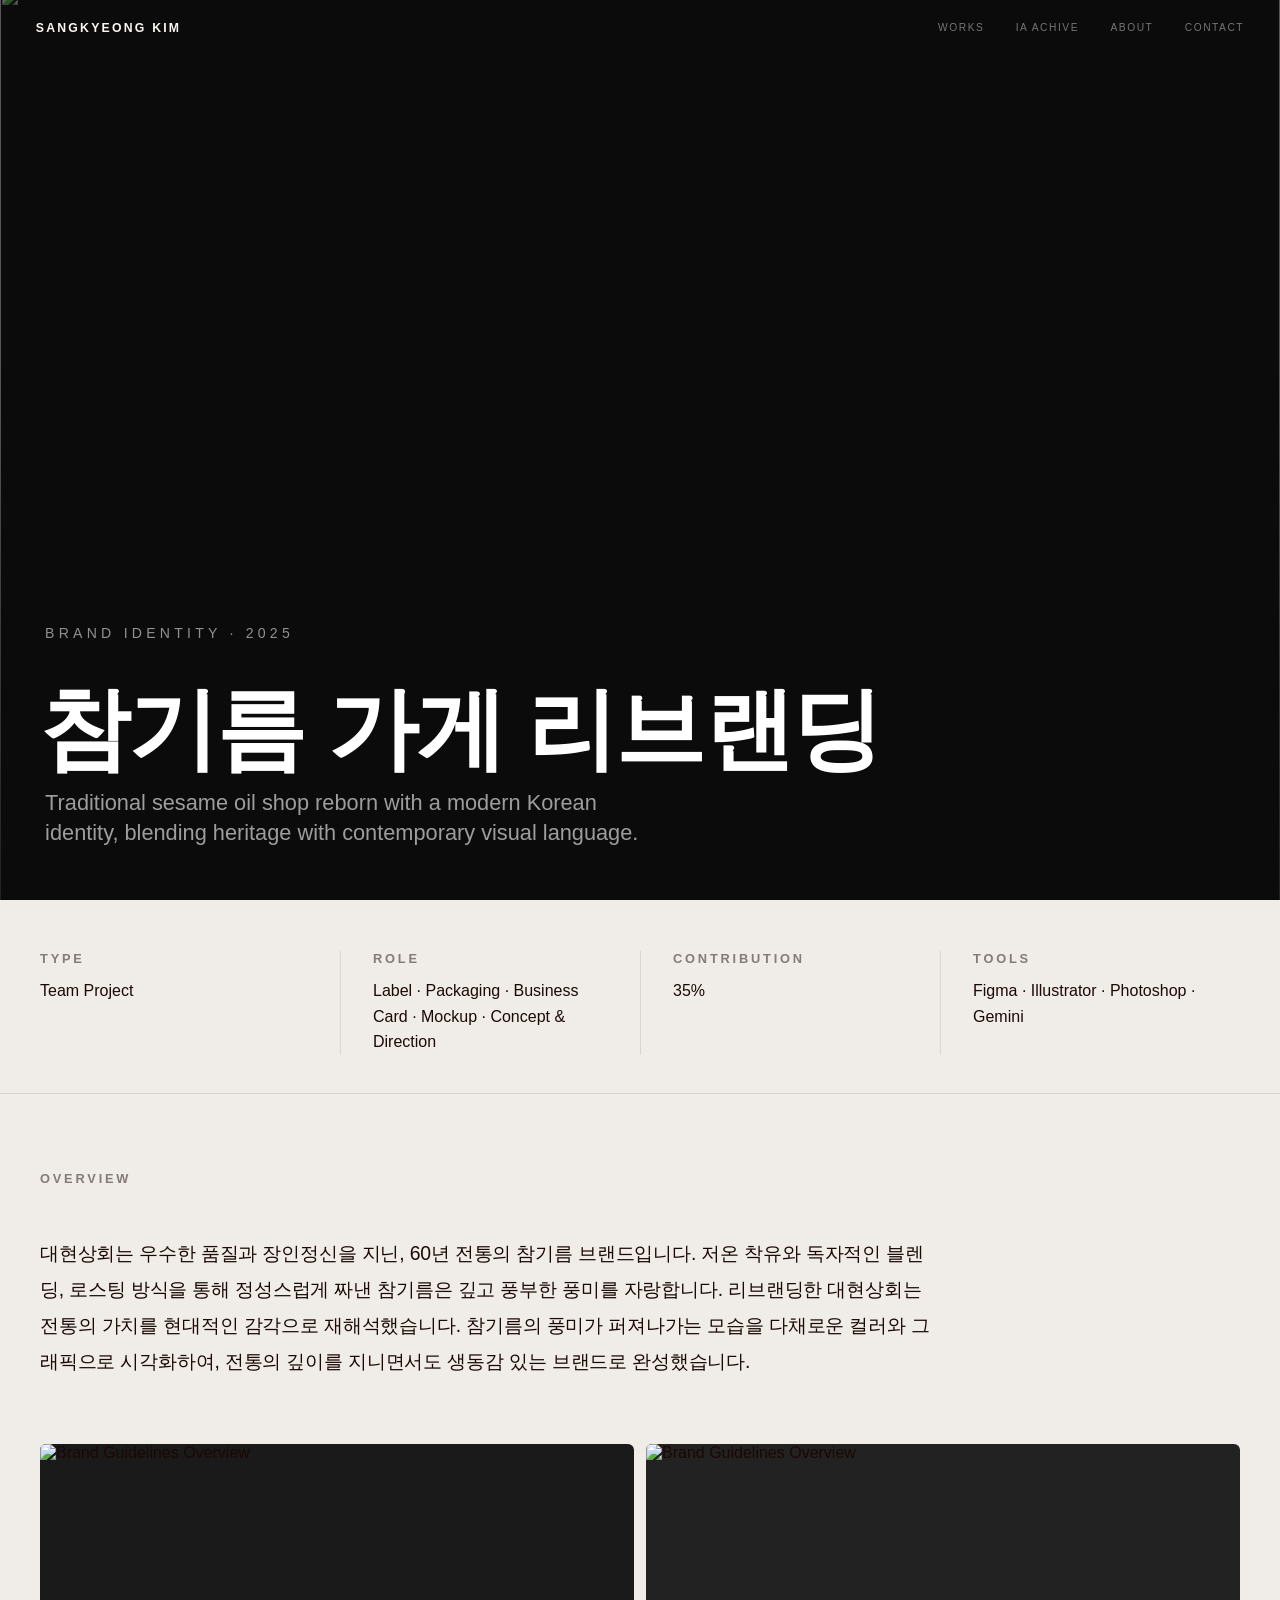
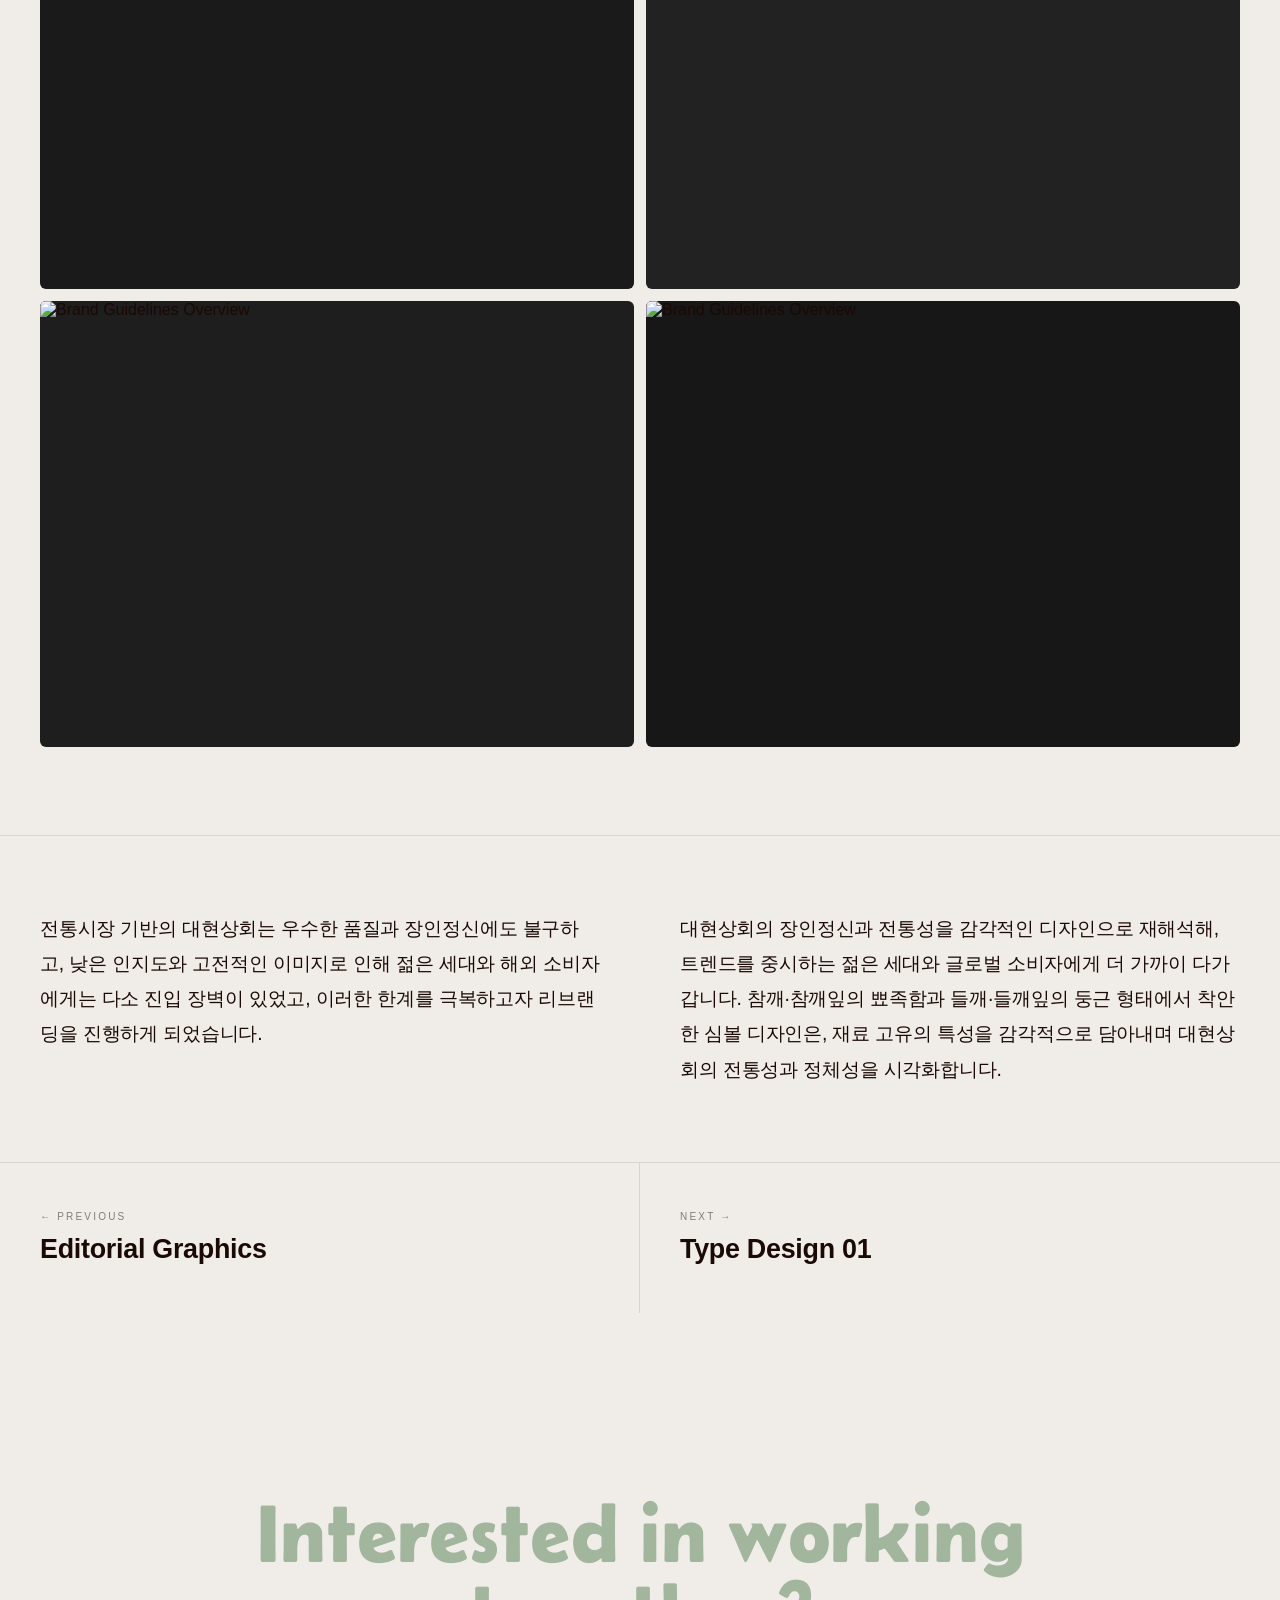
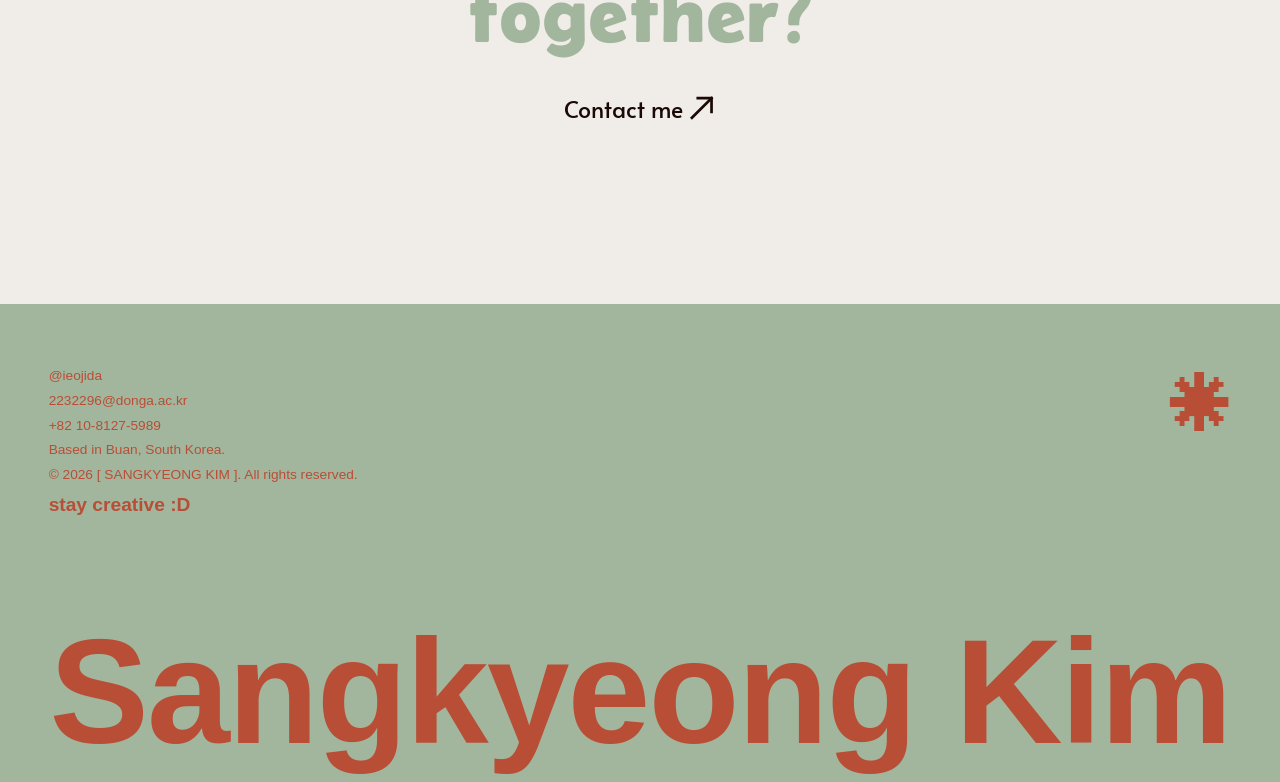
==== project-1.html @ 4c611277 "Add files via upload" ====
<!DOCTYPE html>
<html lang="ko">
<head>
  <meta charset="UTF-8" />
  <meta name="viewport" content="width=device-width, initial-scale=1.0" />
  <title>Brand Identity — Sangkeyong Kim</title>
  <meta name="description" content="Label, Packaging, Business Card design for a modern lifestyle brand." />
  <link rel="stylesheet" href="css/style.css" />
  <link rel="stylesheet" href="css/style_project.css" />
  <link href="https://fonts.googleapis.com/css2?family=Yarndings+12&display=swap" rel="stylesheet" />
  <link href="https://fonts.googleapis.com/css2?family=Orbitron:wght@400;500;600;700;800;900&family=Inter:wght@300;400;500;600;700&family=Buda:wght@300&display=swap" rel="stylesheet" />
  <link href="https://fonts.googleapis.com/css2?family=Belanosima:wght@400;600;700&display=swap" rel="stylesheet" />
  <link href="https://fonts.googleapis.com/css2?family=Alata&family=Russo+One&display=swap" rel="stylesheet" />
</head>
<body>

  

  <!-- HERO -->
  <section class="project-hero">
    <div class="project-hero__bg">
      <img class="project-hero__bg-img" src="https://res.cloudinary.com/dzayipaad/image/upload/v1778772050/Slide_4_3_-_119_1_tfgz44.png" alt="">
    </div>
    <div class="project-hero__overlay"></div>
    <div class="project-hero__content">
      <p class="project-hero__eyebrow">Brand Identity · 2025</p>
      <h1 class="project-hero__title">참기름 가게 리브랜딩<br></h1>
      <p class="project-hero__desc">Traditional sesame oil shop reborn with a modern Korean <br> identity, blending heritage with contemporary visual language.</p>
    </div>
  </section>

  <!-- META -->
  <div class="project-meta reveal">
    <div class="project-meta__item">
      <p class="project-meta__label">Type</p>
      <p class="project-meta__value">Team Project</p>
    </div>
    <div class="project-meta__item">
      <p class="project-meta__label">Role</p>
      <p class="project-meta__value">Label · Packaging · Business Card · Mockup · Concept &amp; Direction</p>
    </div>
    <div class="project-meta__item">
      <p class="project-meta__label">Contribution</p>
      <p class="project-meta__value">35%</p>
    </div>
    <div class="project-meta__item">
      <p class="project-meta__label">Tools</p>
      <p class="project-meta__value">Figma · Illustrator · Photoshop · Gemini</p>
    </div>
  </div>

  <!-- OVERVIEW -->
  <section class="project-overview">
    <p class="project-overview__label reveal">Overview</p>
    <p class="project-overview__text reveal">
      대현상회는 우수한 품질과 장인정신을 지닌, 60년 전통의 참기름 브랜드입니다. 저온 착유와 독자적인 블렌딩, 로스팅 방식을 통해 정성스럽게 짜낸 참기름은 깊고 풍부한 풍미를 자랑합니다. 
      리브랜딩한 대현상회는 전통의 가치를 현대적인 감각으로 재해석했습니다. 
      참기름의 풍미가 퍼져나가는 모습을 다채로운 컬러와 그래픽으로 시각화하여, 전통의 깊이를 지니면서도 생동감 있는 브랜드로 완성했습니다. 
    </p>
  </section>

  <!-- GALLERY -->
  <div class="project-gallery">
    <div class="project-gallery__item reveal" style="background: #1a1a1a;">
        <img class="project-gallery__img" src="https://res.cloudinary.com/dzayipaad/image/upload/v1778196986/pj_01-2_ujlofn.png" alt="Brand Guidelines Overview">
      <div class="project-gallery__placeholder">
        <span class="project-gallery__placeholder-num"></span>
        <span class="project-gallery__placeholder-cap"></span>
      </div>
    </div>
    <div class="project-gallery__item reveal" style="background: #222;">
        <img class="project-gallery__img" src="https://res.cloudinary.com/dzayipaad/image/upload/v1778197815/Slide_4_3_-_104_czgaev.png" alt="Brand Guidelines Overview">
      <div class="project-gallery__placeholder">
        <span class="project-gallery__placeholder-num"></span>
        <span class="project-gallery__placeholder-cap"></span>
      </div>
    </div>
    <div class="project-gallery__item reveal" style="background: #1e1e1e;">
        <img class="project-gallery__img" src="https://res.cloudinary.com/dzayipaad/image/upload/v1778197816/Slide_4_3_-_100_mjkt8j.png" alt="Brand Guidelines Overview">
      <div class="project-gallery__placeholder">
        <span class="project-gallery__placeholder-num"></span>
        <span class="project-gallery__placeholder-cap"></span>
      </div>
    </div>
    <div class="project-gallery__item reveal" style="background: #171717;">
        <img class="project-gallery__img" src="https://res.cloudinary.com/dzayipaad/image/upload/v1778197817/Slide_4_3_-_107_hduzpt.png" alt="Brand Guidelines Overview">
      <div class="project-gallery__placeholder">
        <span class="project-gallery__placeholder-num"></span>
        <span class="project-gallery__placeholder-cap"></span>
      </div>
    </div>
  </div>

  <!-- CHALLENGE / SOLUTION -->
  <section class="project-cs">
    <div class="reveal">
      
      <p class="project-cs__text">
        전통시장 기반의 대현상회는 우수한 품질과 장인정신에도 불구하고, 낮은 인지도와 고전적인 이미지로 인해 젊은 세대와 해외 소비자에게는 다소 진입 장벽이 있었고, 이러한 한계를 극복하고자 리브랜딩을 진행하게 되었습니다.
      </p>
    </div>
    <div class="reveal">
      
      <p class="project-cs__text">
        대현상회의 장인정신과 전통성을 감각적인 디자인으로 재해석해, 트렌드를 중시하는 젊은 세대와 글로벌 소비자에게 더 가까이 다가갑니다. 참깨·참깨잎의 뾰족함과 들깨·들깨잎의 둥근 형태에서 착안한 심볼 디자인은, 재료 고유의 특성을 감각적으로 담아내며 대현상회의 전통성과 정체성을 시각화합니다.
      </p>
    </div>
  </section>



  <!-- PROJECT NAV -->
  <nav class="project-nav">
    <a href="project-5.html" class="project-nav__item project-nav__item--prev">
      <div>
        <p class="project-nav__direction">← Previous</p>
        <p class="project-nav__title">Editorial Graphics</p>
      </div>
      <span class="project-nav__icon">←</span>
    </a>
    <a href="project-2.html" class="project-nav__item project-nav__item--next">
      <div>
        <p class="project-nav__direction">Next →</p>
        <p class="project-nav__title">Type Design 01</p>
      </div>
      <span class="project-nav__icon">↗</span>
    </a>
  </nav>

  <!-- CTA -->
  <section class="project-cta">
    <h2 class="project-cta__title">Interested in working <br> together?</h2>
    <a href="index.html#contact" class="project-cta__link">
      <span class="project-cta__link-label">Contact me</span>
      <div class="project-cta__link-arrow">
        <svg viewBox="0 0 60 60" fill="none" xmlns="http://www.w3.org/2000/svg">
          <line x1="10" y1="50" x2="50" y2="10" stroke="currentColor" stroke-width="5.5" stroke-linecap="square"/>
          <polyline points="22,10 50,10 50,38" fill="none" stroke="currentColor" stroke-width="5.5" stroke-linejoin="miter" stroke-linecap="square"/>
        </svg>
      </div>
    </a>
  </section>

  <script src="js/components.js"></script>
  <script src="js/script_project.js"></script>
</body>
</html>
---- css/style.css ----
*, *::before, *::after { margin: 0; padding: 0; box-sizing: border-box; }

html { scroll-behavior: smooth; }

body {
  background: #E8E0D4; 
  color: #1A0905;  
  font-family: 'Montserrat', sans-serif;
  overflow-x: clip;
}

/* ── 헤더 ── */


.header-logo {
  font-family: 'Montserrat', sans-serif;
  font-size: clamp(9.5px, 0.96vw, 14.3px);
  font-weight: 600;
  letter-spacing: 0.18em;
  text-transform: uppercase;
  color: #FAF7F2;
  text-decoration: none;
  transition: opacity 0.2s;
}
.header-logo:hover { opacity: 0.6; }

.header-nav {
  display: flex;
  gap: clamp(19px, 2.45vw, 38px);
}

.header-nav a {
  font-family: 'Montserrat', sans-serif;
  font-size: clamp(7.7px, 0.8vw, 11.5px);
  font-weight: 500;
  letter-spacing: 0.15em;
  text-transform: uppercase;
  color: rgba(250,247,242,0.45);
  text-decoration: none;
  transition: color 0.2s;
}
.header-nav a:hover { color: #FAF7F2; }


html {
  -webkit-text-size-adjust: 100%;
  text-size-adjust: 100%;
}

#site-header {
  position: fixed;
  top: 0; left: 0;
  width: 100%;
  z-index: 10000;
  display: flex;
  align-items: center;
  justify-content: space-between;
  padding: 0 2.8vw;
  height:  clamp(46px, 4.4vw, 63px);
  background: transparent;
  line-height: 1;
  -webkit-text-size-adjust: 100%;
  text-size-adjust: 100%;
}






/* ── Footer ── */ /*푸터 완료*/
.footer-wrap {
  background-color: #a2b69d;
  width: 100%;
  box-sizing: border-box;
  padding: 60px 3.8% 27px 3.8%;  /*4.375% 34px 4.375%*/
  min-height: 47px;
  overflow: visible;
  position: relative;
}

.footer-top {
  display: flex;
  justify-content: space-between;
  align-items: flex-start;
  
}

.footer-info p {
  margin: 0;
  font-family: 'Montserrat', sans-serif;
  font-size: clamp(11.3px, 1.07vw, 15.4px); 
  font-weight: 400;
  color: #b94e36;
  line-height: 1.8;
  margin-left: 0px;
  
}

.footer-info .say-creative {
  font-family: 'Montserrat', sans-serif;
  font-size: clamp(15.4px, 1.50vw, 21.6px);  
  font-weight: 600;
  color: #b94e36;
  margin-top: 4px;
  line-height: 1.4;
  margin-left: 0px;
}

.footer-yarndings {
  font-family: 'Yarndings 12', sans-serif;
  font-size: clamp(49px, 6.06vw, 87px);  
  font-weight: 400;
  color: #b94e36;
  line-height: 1;
  position: absolute;
  right: 3.7%;
  top: 60px;
}

.footer-name {
  font-family: 'Montserrat', sans-serif;
  font-weight: 700;
  color: #b94e36;
  line-height: 0.85;
  margin: 0;
  margin-top: 110px;
  white-space: nowrap;
  letter-spacing: -2px;
  display: block;
  width: 100%;
  text-align: center;
}







.header-dark .header-logo {
  color: #000;
}

.header-dark .header-nav a {
  color: rgba(0, 0, 0, 0.6);
}

.header-red .header-logo {
  color: #b94e36 !important;
}

.header-red .header-nav a {
  color: #b94e36 !important;
}
---- css/style_project.css ----
/* ============================================
   style_project.css — Individual Project Page
   ============================================ */




@font-face {
    font-family: 'GMarketSans';
    src: url('https://cdn.jsdelivr.net/gh/projectnoonnu/noonfonts_2001@1.1/GmarketSansLight.woff') format('woff');
    font-weight: 300;
    font-display: swap;
}
@font-face {
    font-family: 'GMarketSans';
    src: url('https://cdn.jsdelivr.net/gh/projectnoonnu/noonfonts_2001@1.1/GmarketSansMedium.woff') format('woff');
    font-weight: 500;
    font-display: swap;
}
@font-face {
    font-family: 'GMarketSans';
    src: url('https://cdn.jsdelivr.net/gh/projectnoonnu/noonfonts_2001@1.1/GmarketSansBold.woff') format('woff');
    font-weight: 700;
    font-display: swap;
}







:root {
  --font-display: 'GMarketSans', sans-serif;
  --font-body: 'Montserrat', sans-serif;

  /* 히어로 (다크) */
  --c-hero-bg: #0b0b0b;
  --c-hero-text: #ffffff;
  --c-hero-muted: rgba(255,255,255,0.55);

  /* 바디 (라이트) */
  --c-bg: #F0EDE8;
  --c-surface: #E8E4DE;
  --c-border: rgba(26,9,5,0.1);
  --c-text: #1A0905;
  --c-muted: rgba(26,9,5,0.5);

  --ease-out: cubic-bezier(0.16, 1, 0.3, 1);
}

*,
*::before,
*::after { box-sizing: border-box; margin: 0; padding: 0; }

html { scroll-behavior: smooth; }

body {
  background: var(--c-bg);
  color: var(--c-text);
  font-family: var(--font-body);
  -webkit-font-smoothing: antialiased;
}

/* ════════════════════════════════
   HERO  (dark)
   ════════════════════════════════ */
.project-hero {
  position: relative;
  min-height: 100vh;
  display: flex;
  align-items: flex-end;
  padding: 4vw 3.125vw;
  overflow: hidden;
  background: var(--c-hero-bg);
}

.project-hero__bg {
  position: absolute;
  inset: 0;
  transition: transform 0.1s linear;
}

.project-hero__bg-img {
  width: 100%;
  height: 110%; /* 키를 늘려서 움직일 공간 만들기 */
  object-fit: cover;
  object-position: 60% 0%;
  opacity: 0.5;
  margin-top: -1%; /* 위로 당기기 */
}

.project-hero__bg-gradient {
  position: absolute;
  inset: 0;
}

.project-hero__overlay {
  position: absolute;
  inset: 0;
  background: linear-gradient(to top, rgba(11,11,11,0.75) 0%, rgba(11,11,11,0.15) 60%);
}

.project-hero__content {
  position: relative;
  z-index: 2;
  max-width: 1280px;
  margin: 0 auto;
  width: 100%;
}

.project-hero__eyebrow {
  font-family: var(--font-body);
  font-size: clamp(11px, 1.1vw, 15px);
  font-weight: 500;
  letter-spacing: 0.3em;
  text-transform: uppercase;
  color: var(--c-hero-muted);
  margin-bottom: clamp(24px, 3.6vw, 46.5px);
  margin-left: 0.4vw;    
}

.project-hero__title {
  font-family: var(--font-display);
  font-size: clamp(32px, 7vw, 100px);
  font-weight: 700;
  line-height: 0.95;
  letter-spacing: -0.02em;
  color: var(--c-hero-text);
  margin-bottom: 1.21vw;       
}

.project-hero__desc {
  font-family: var(--font-body);
  font-size: clamp(14px, 1.7vw, 22px);
  font-weight: 250;
  line-height: 1.4;
  color: rgba(255,255,255,0.6);
  
  margin-left: 0.4vw;       
}

/* ════════════════════════════════
   META STRIP  (light)
   ════════════════════════════════ */
.project-meta {
  max-width: 1280px;
  margin: 0 auto;
  padding: 4vw 3.125vw 3vw;     
  display: grid;
  grid-template-columns: repeat(4, 1fr);
  gap: 0;
  border-bottom: 1px solid var(--c-border);
}

.project-meta__item {
  padding-right: 2.5vw;       
}

.project-meta__item + .project-meta__item {
  padding-left: 2.5vw;   
  border-left: 1px solid var(--c-border);
}

.project-meta__label {
  font-family: var(--font-body);
  font-size: clamp(10px, 1vw, 13px);
  font-weight: 600;
  letter-spacing: 0.22em;
  text-transform: uppercase;
  color: var(--c-muted);
  margin-bottom: 0.94vw; 
}

.project-meta__value {
  font-family: var(--font-body);
  font-size: clamp(13px, 1.25vw, 16px);
  font-weight: 400;
  line-height: 1.6;
  color: var(--c-text);
}

/* ════════════════════════════════
   OVERVIEW  (light)
   ════════════════════════════════ */
.project-overview {
  max-width: 1280px;
  margin: 0 auto;
  padding: 5vw 3.125vw; 
}

.project-overview__label {
  font-family: var(--font-body);
  font-size: clamp(10px, 1vw, 13px);
  font-weight: 600;
  letter-spacing: 0.22em;
  text-transform: uppercase;
  color: var(--c-muted);
  margin-bottom:3.9vw;    
  margin-top:  1vw;      
}

.project-overview__text {
  font-family: var(--font-display);
  font-size: clamp(18.4px, 1.516vw, 38.96px); 
  font-weight: 300;
  line-height: 1.85;
  color: var(--c-text);
  max-width: 75%;       
  letter-spacing: -0.01em;
}

/* ════════════════════════════════
   GALLERY  (light)
   ════════════════════════════════ */
.project-gallery {
  max-width: 1280px;
  margin: 0 auto;
  padding: 0 40px 88px;
  display: grid;
  grid-template-columns: 1fr 1fr;
  gap: 12px;
}

.project-gallery__item {
  aspect-ratio: 4/3;
  border-radius: 6px;
  overflow: hidden;
  position: relative;
  background: var(--c-surface);
}

.project-gallery__img {
  width: 100%;
  height: 100%;
  object-fit: cover;
  display: block;
  transition: transform 0.65s var(--ease-out);
}

.project-gallery__item:hover .project-gallery__img {
  transform: scale(1.04);
}

.project-gallery__placeholder {
  position: absolute;
  inset: 0;
  display: flex;
  flex-direction: column;
  align-items: center;
  justify-content: center;
  gap: 10px;
}

.project-gallery__placeholder-num {
  font-family: var(--font-display);
  font-size: clamp(28px, 4.375vw, 56px);
  font-weight: 700;
  color: rgba(26,9,5,0.07);
}

.project-gallery__placeholder-cap {
  font-size: 11px;
  font-weight: 500;
  letter-spacing: 0.15em;
  text-transform: uppercase;
  color: rgba(26,9,5,0.25);
}

/* ════════════════════════════════
   CHALLENGE / SOLUTION  (light)
   ════════════════════════════════ */
.project-cs {
  max-width: 1280px;
  margin: 0 auto;
  padding: 75px 40px;
  display: grid;
  grid-template-columns: 1fr 1fr;
  gap: 80px;
  border-top: 1px solid var(--c-border);
}

.project-cs__label {
  font-family: var(--font-body);
  font-size: 10px;
  font-weight: 600;
  letter-spacing: 0.22em;
  text-transform: uppercase;
  color: var(--c-muted);
  margin-bottom: 20px;
}

.project-cs__text {
  font-family: var(--font-display);
  font-size: clamp(18.4px, 1.516vw, 38.96px); 
  font-weight: 300;
  line-height: 1.815;
  color: var(--c-text);
  max-width: 900px;
  letter-spacing: -0.01em;
}

/* ════════════════════════════════
   RESULTS  (slightly darker surface)
   ════════════════════════════════ */
.project-results {
  background: var(--c-surface);
  border-top: 1px solid var(--c-border);
  border-bottom: 1px solid var(--c-border);
  padding: 80px 0;
}

.project-results__inner {
  max-width: 1280px;
  margin: 0 auto;
  padding: 0 40px;
}

.project-results__label {
  font-family: var(--font-body);
  font-size: 10px;
  font-weight: 600;
  letter-spacing: 0.22em;
  text-transform: uppercase;
  color: var(--c-muted);
  margin-bottom: 52px;
}

.project-results__grid {
  display: grid;
  grid-template-columns: repeat(4, 1fr);
  gap: 40px;
}

.project-result__stat {
  font-family: var(--font-display);
  font-size: clamp(32px, 4vw, 52px);
  font-weight: 700;
  letter-spacing: -0.02em;
  color: var(--c-text);
  line-height: 1;
  margin-bottom: 10px;
}

.project-result__desc {
  font-family: var(--font-body);
  font-size: 13px;
  font-weight: 400;
  color: var(--c-muted);
  line-height: 1.55;
}

/* ════════════════════════════════
   PROJECT NAV  (light)
   ════════════════════════════════ */
.project-nav {
  border-top: 1px solid var(--c-border);
  display: grid;
  grid-template-columns: 1fr 1fr;
}

.project-nav__item {
  display: flex;
  align-items: center;
  justify-content: space-between;
  padding: 48px 40px;
  text-decoration: none;
  color: inherit;
  transition: background 0.3s;
  min-height: 140px;
}

.project-nav__item:hover { background: rgba(26,9,5,0.04); }

.project-nav__item--prev { border-right: 1px solid var(--c-border); }

.project-nav__direction {
  font-family: var(--font-body);
  font-size: 10px;
  font-weight: 500;
  letter-spacing: 0.22em;
  text-transform: uppercase;
  color: var(--c-muted);
  margin-bottom: 12px;
}

.project-nav__title {
  font-family: var(--font-display);
  font-size: clamp(19px, 2.1vw, 30px);
  font-weight: 600;
  letter-spacing: -0.01em;
  color: var(--c-text);
  transition: letter-spacing 0.3s var(--ease-out);
}

.project-nav__item:hover .project-nav__title { letter-spacing: 0.01em; }

.project-nav__icon {
  font-size: 22px;
  color: var(--c-muted);
  opacity: 0;
  transform: translateX(4px);
  transition: all 0.3s var(--ease-out);
}

.project-nav__item:hover .project-nav__icon {
  opacity: 1;
  transform: translateX(0);
}

/* ════════════════════════════════
   CTA  (light)
   ════════════════════════════════ */
.project-cta {
  max-width: 1280px;
  margin: 0 auto;
  padding: 180px 40px;
  text-align: center;
}

.project-cta__title {
  font-family: 'Belanosima', sans-serif;
  font-size: clamp(37.8px, 6.3vw, 90px);
  font-weight: 600;
  color: #a2b69d;
  margin: 0;
  line-height: 1;
}




.project-cta__link {
  display: inline-flex;
  flex-direction: row;
  align-items: center;
  gap: 4px;          /* 변경: 10px → 4px (더 가까이) */
  text-decoration: none;
  margin-top: 3vw;   /* 변경: 4vw → 2vw (2% 위로) */
}




.project-cta__link-label {
  font-family: 'Alata', sans-serif;
  font-size: clamp(17.1px, 1.805vw, 28.5px);
  font-weight: 400;
  color: var(--c-text);
}

.project-cta__link-arrow {
  width: clamp(18px, 2.3vw, 34px);   /* 기존 × 0.95 */   /* 변경: 44~76px → 20~36px (더 작게) */
  height: clamp(20px, 2.5vw, 36px);
  flex-shrink: 0;
  transition: transform 0.25s ease;
}

.project-cta__link-arrow svg {
  width: 100%;
  height: 100%;
}

.project-cta__link:hover .project-cta__link-arrow {
  transform: translate(4px, -4px);
}

.project-cta__link-arrow svg line,
.project-cta__link-arrow svg polyline {
  stroke: var(--c-text);
}

/* ════════════════════════════════
   SCROLL REVEAL
   ════════════════════════════════ */
.reveal {
  opacity: 0;
  transform: translateY(24px);
  transition: opacity 0.7s var(--ease-out), transform 0.7s var(--ease-out);
}

.reveal.is-visible {
  opacity: 1;
  transform: translateY(0);
}

/* ════════════════════════════════
   RESPONSIVE
   ════════════════════════════════ */
@media (max-width: 860px) {
  .project-hero { padding: 80px 24px 56px; }

  .project-meta {
    grid-template-columns: 1fr 1fr;
    padding: 4vw 3.125vw;
    gap: 24px;
  }
  .project-meta__item + .project-meta__item {
    padding-left: 0;
    border-left: none;
  }

  .project-overview { padding: 56px 24px; }

  .project-gallery {
    grid-template-columns: 1fr;
    padding: 0 24px 56px;
  }

  .project-cs {
    grid-template-columns: 1fr;
    gap: 40px;
    padding: 56px 24px;
  }

  .project-results { padding: 56px 0; }
  .project-results__inner { padding: 0 24px; }
  .project-results__grid {
    grid-template-columns: 1fr 1fr;
    gap: 28px;
  }

  .project-nav { grid-template-columns: 1fr; }
  .project-nav__item--prev {
    border-right: none;
    border-bottom: 1px solid var(--c-border);
  }
  .project-nav__item { padding: 36px 24px; }

  .project-cta { padding: 80px 24px; }
}

















.project-gallery__img--a,
.project-gallery__img--b {
  position: absolute;
  inset: 0;
  transition: opacity 0.8s ease-in-out;
}

.project-gallery__img--b {
  opacity: 0;
}


.gallery-slide-b--1,
.gallery-slide-b--2,
.gallery-slide-b--3 {
  position: absolute;
  inset: 0;
  transition: opacity 0.8s ease-in-out;
}

.gallery-slide-b--2,
.gallery-slide-b--3 {
  opacity: 0;
}




.gallery-slide-p3a--1,
.gallery-slide-p3a--2 {
  position: absolute;
  inset: 0;
  transition: opacity 0.8s ease-in-out;
}

.gallery-slide-p3a--2 {
  opacity: 0;
}













.project-gallery--row {
  grid-template-columns: 1fr 1fr 1fr;
  gap: 12px;
}

.project-gallery--row .project-gallery__item {
  aspect-ratio: 9 / 16;
}













.theme-dark .project-cta__link-label {
  color: #f0ede8;
}

.theme-dark .project-cta__link-arrow svg line,
.theme-dark .project-cta__link-arrow svg polyline {
  stroke: #f0ede8;
}


.theme-dark {
  background: #0b0b0b;
  color: #f0ede8;
}

.theme-dark .project-meta {
  border-bottom-color: rgba(255,255,255,0.08);
}

.theme-dark .project-meta__item + .project-meta__item {
  border-left-color: rgba(255,255,255,0.08);
}

.theme-dark .project-meta__label,
.theme-dark .project-overview__label,
.theme-dark .project-cs__label,
.theme-dark .project-results__label {
  color: rgba(240,237,232,0.45);
}

.theme-dark .project-meta__value,
.theme-dark .project-overview__text,
.theme-dark .project-cs__text {
  color: #f0ede8;
}

.theme-dark .project-results {
  background: #111;
  border-color: rgba(255,255,255,0.08);
}

.theme-dark .project-nav {
  border-top-color: rgba(255,255,255,0.08);
}

.theme-dark .project-nav__item--prev {
  border-right-color: rgba(255,255,255,0.08);
}

.theme-dark .project-nav__item:hover {
  background: rgba(255,255,255,0.025);
}

.theme-dark .project-nav__direction,
.theme-dark .project-nav__icon {
  color: rgba(240,237,232,0.45);
}

.theme-dark .project-nav__title,
.theme-dark .project-cta__title,
.theme-dark .project-cta__link {
  color: #f0ede8;
}

.theme-dark .project-cta__link {
  border-bottom-color: rgba(255,255,255,0.25);
}



.project-gallery--single {
  grid-template-columns: 1fr;
}

.project-gallery--single .project-gallery__item {
  aspect-ratio: 16 / 9;
}
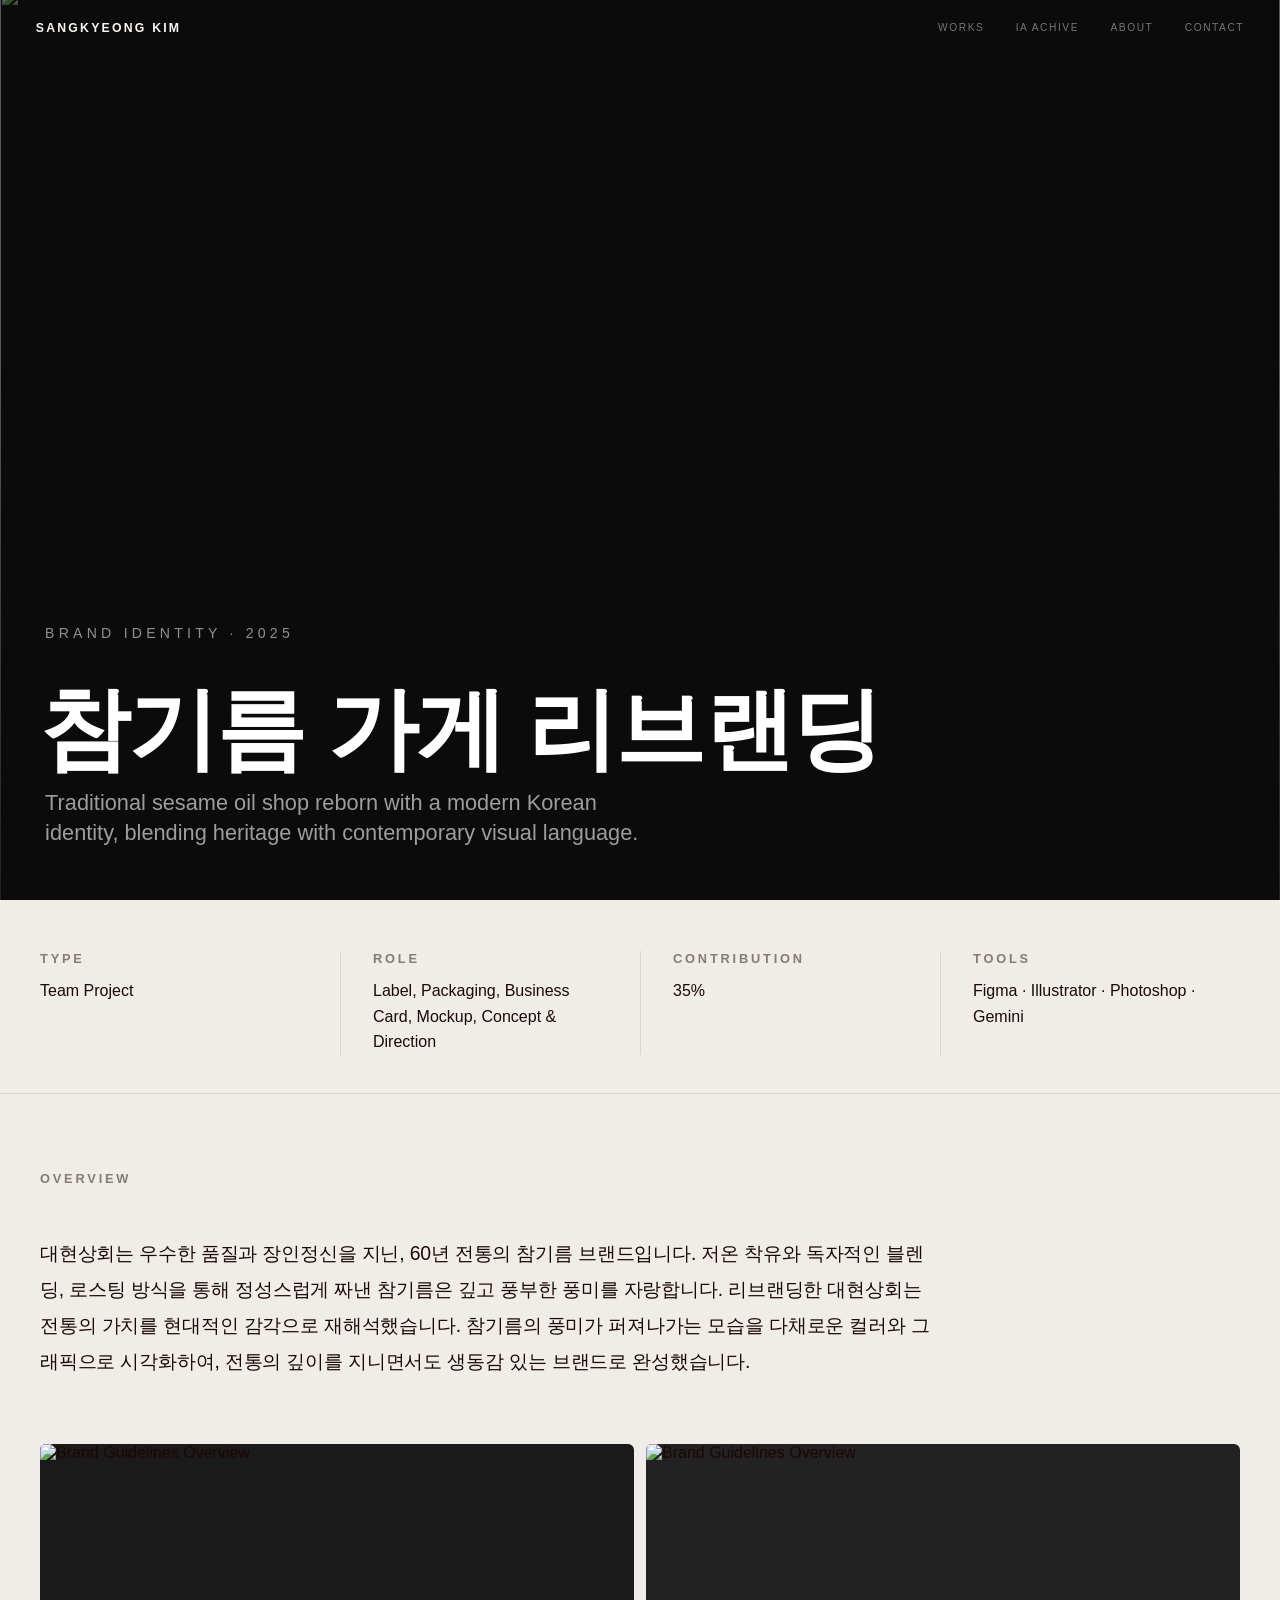
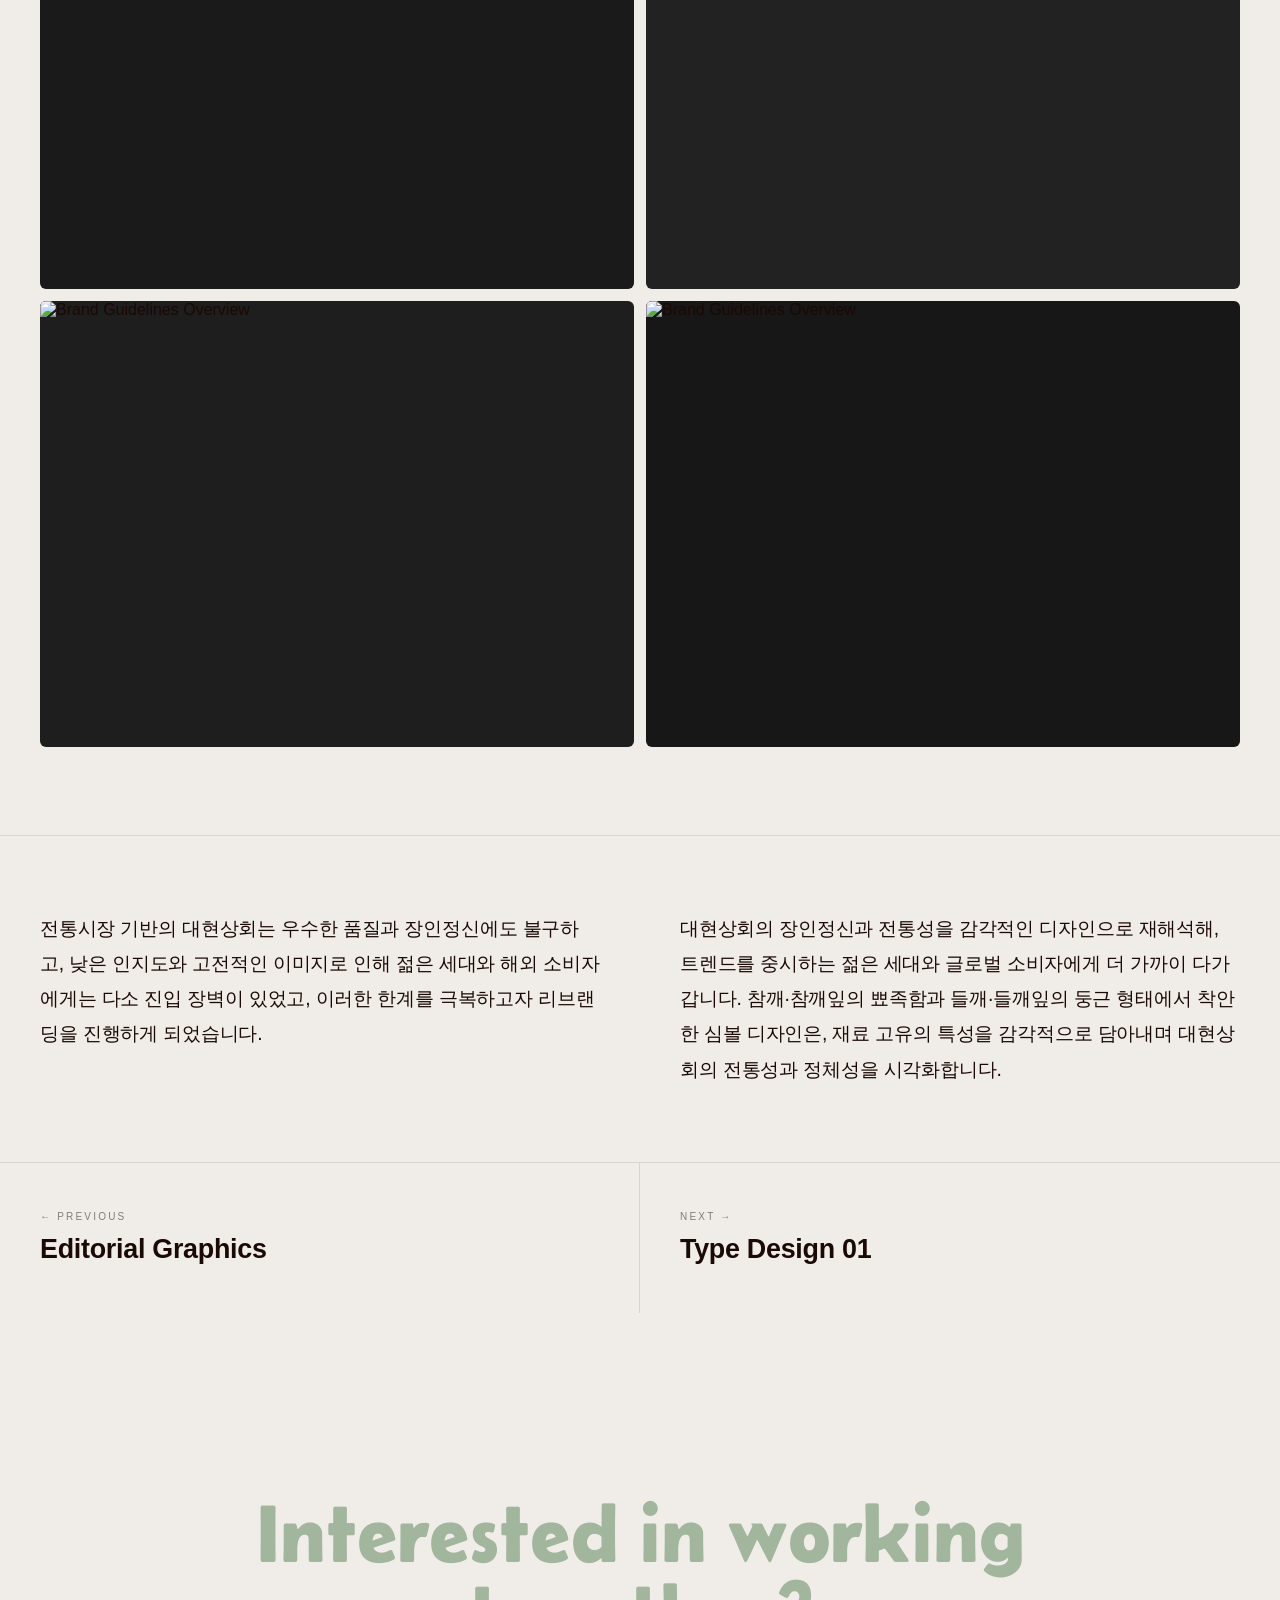
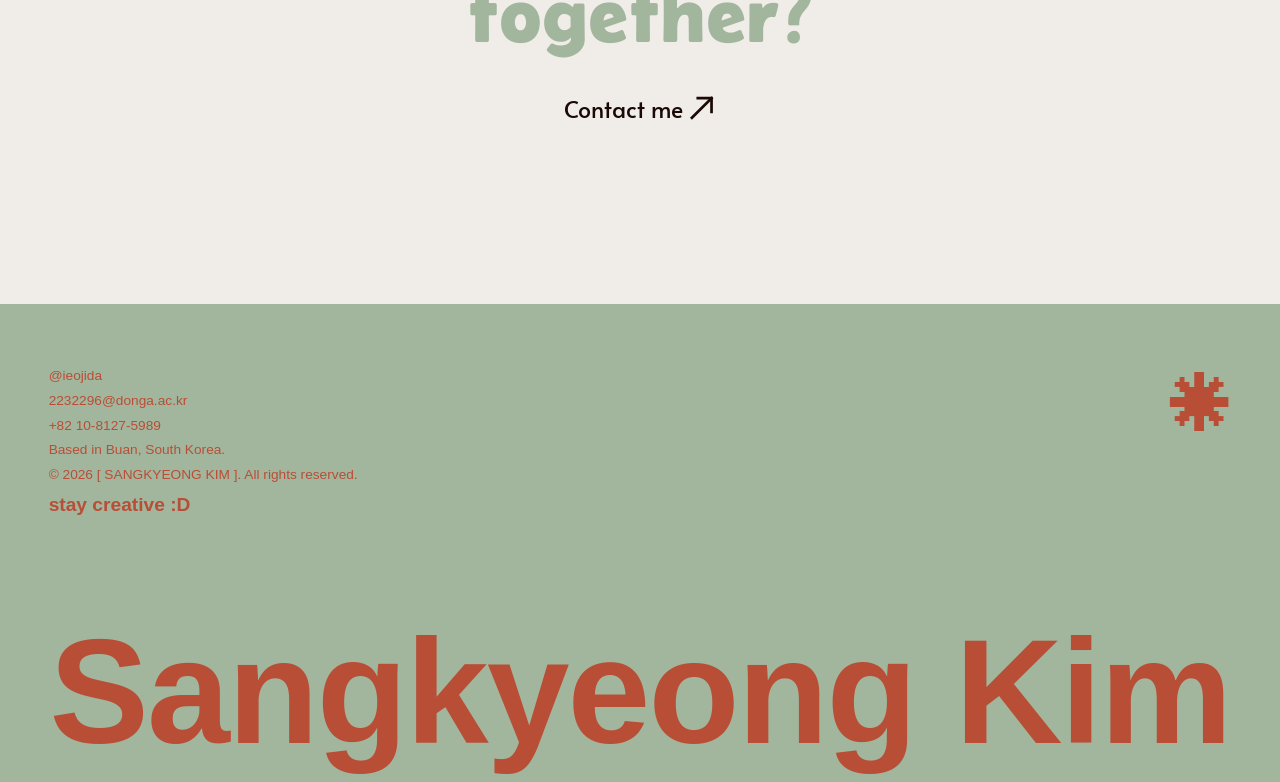
==== commit 34ecb0fe: "Update project-1.html" ====
--- a/project-1.html
+++ b/project-1.html
@@ -37,7 +37,7 @@
     </div>
     <div class="project-meta__item">
       <p class="project-meta__label">Role</p>
-      <p class="project-meta__value">Label · Packaging · Business Card · Mockup · Concept &amp; Direction</p>
+      <p class="project-meta__value">Label, Packaging, Business Card, Mockup, Concept &amp; Direction</p>
     </div>
     <div class="project-meta__item">
       <p class="project-meta__label">Contribution</p>
